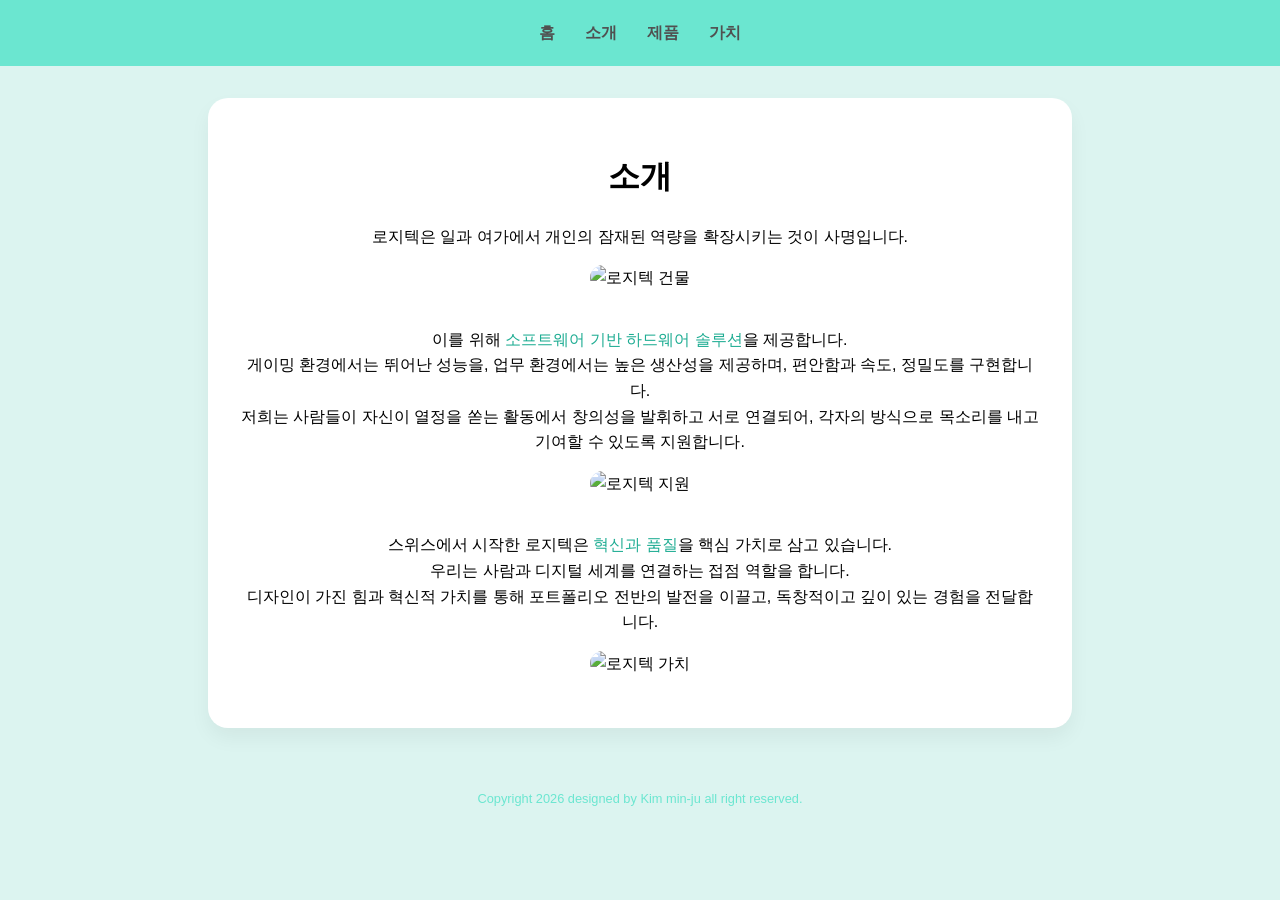
==== about.html @ dbd33053 "Add files via upload" ====
<!DOCTYPE html>
<html lang="ko">
<head>
    <meta charset="UTF-8">
    <meta name="viewport" content="width=device-width, initial-scale=1.0">
    <title>로지텍</title>
    <link rel="stylesheet" href="style.css">
</head>
<body>
   <nav>
        <a href="home.html">홈</a>
        <a href="about.html">소개</a>
        <a href="product.html">제품</a>
        <a href="value.html">가치</a>
    </nav>
    <div class="container">
        <h1>소개</h1>
        <p style="text-align: center;"> 로지텍은 일과 여가에서 개인의 잠재된 역량을 확장시키는 것이 사명입니다.</p>
        <img src="image/about_1.png" alt="로지텍 건물">

        <p>이를 위해 <span style="color: #1dac92;">소프트웨어 기반 하드웨어 솔루션</span>을 제공합니다. 
        <br>게이밍 환경에서는 뛰어난 성능을, 업무 환경에서는 높은 생산성을 제공하며, 편안함과 속도, 정밀도를 구현합니다.
        <br>저희는 사람들이 자신이 열정을 쏟는 활동에서 창의성을 발휘하고 서로 연결되어, 각자의 방식으로 목소리를 내고
        <br>기여할 수 있도록 지원합니다.</p>
        <img src="image/about_2.png" alt="로지텍 지원">

        <p>스위스에서 시작한 로지텍은 <span style="color: #1dac92;">혁신과 품질</span>을 핵심 가치로 삼고 있습니다.
        <br>우리는 사람과 디지털 세계를 연결하는 접점 역할을 합니다. 
        <br>디자인이 가진 힘과 혁신적 가치를 통해 포트폴리오 전반의 발전을 이끌고, 독창적이고 깊이 있는 경험을 전달합니다.</p>
        <img src="image/about_3.png" alt="로지텍 가치">
    </div>
    <footer><p>Copyright 2026 designed by Kim min-ju all right reserved.</p></footer>
</body>
</html>
---- style.css ----
/* 카페 테마 설정 */
body { font-family: 'Pretendard', sans-serif; margin: 0; padding: 0; background-color: #DCF4F0; color: #000000; line-height: 1.6; }

/* 네비게이션: 커피 바 느낌 */
nav { background: #6BE6D0; padding: 15px; text-align: center; position: sticky; top: 0; z-index: 1000; display: flex; flex-wrap: wrap; justify-content: center; }
nav a { color: #505050; margin: 5px 15px; text-decoration: none; font-weight: bold; }
nav a:hover { color: #ffffff; }

/* 컨테이너 */
.container { width: 90%; max-width: 800px; margin: 2rem auto; padding: 2rem; background: rgb(255, 255, 255); border-radius: 20px; box-shadow: 0 10px 20px rgba(0,0,0,0.05); text-align: center; }

h1, h2 { color: #000000; text-align: center; }
img { width: 90%; border-radius: 15px; margin-bottom: 20px; }

/* 푸터 */
footer { text-align: center; padding: 1rem; font-size: 0.8rem; color: #6BE6D0; }
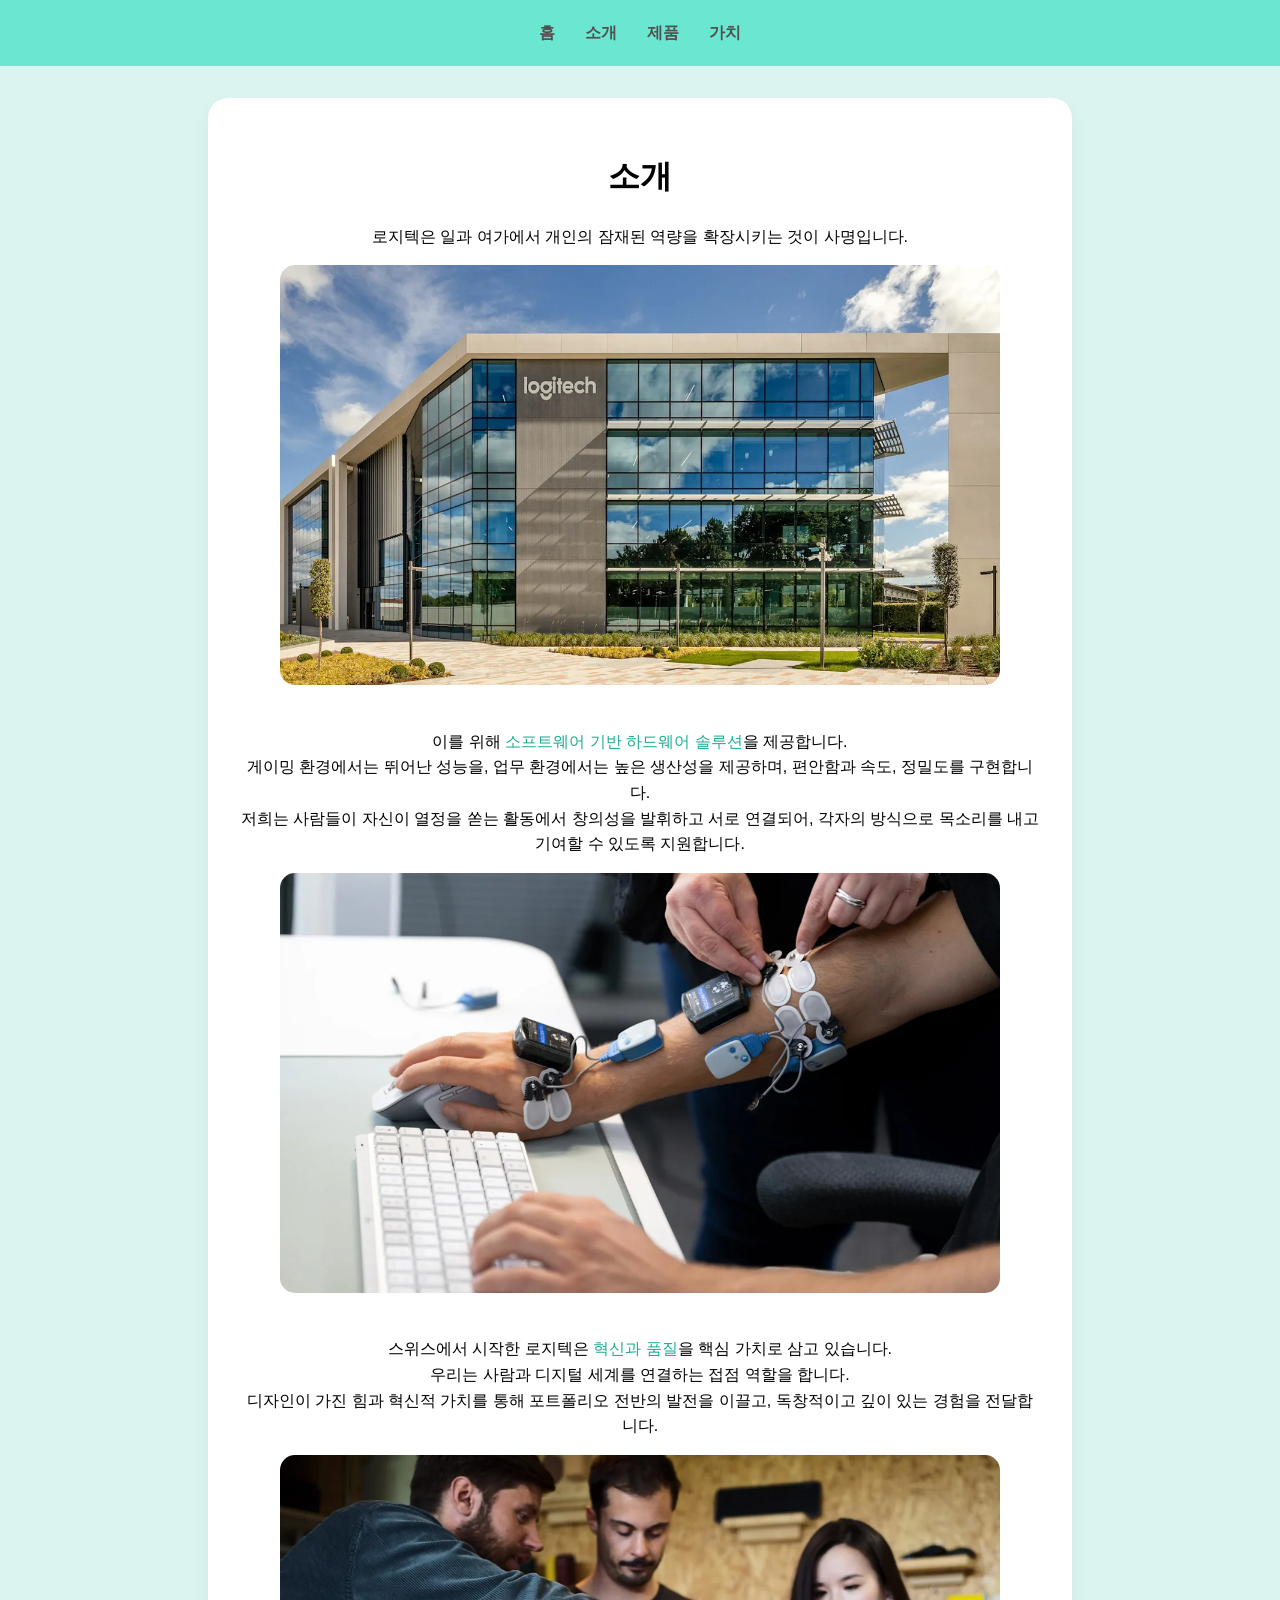
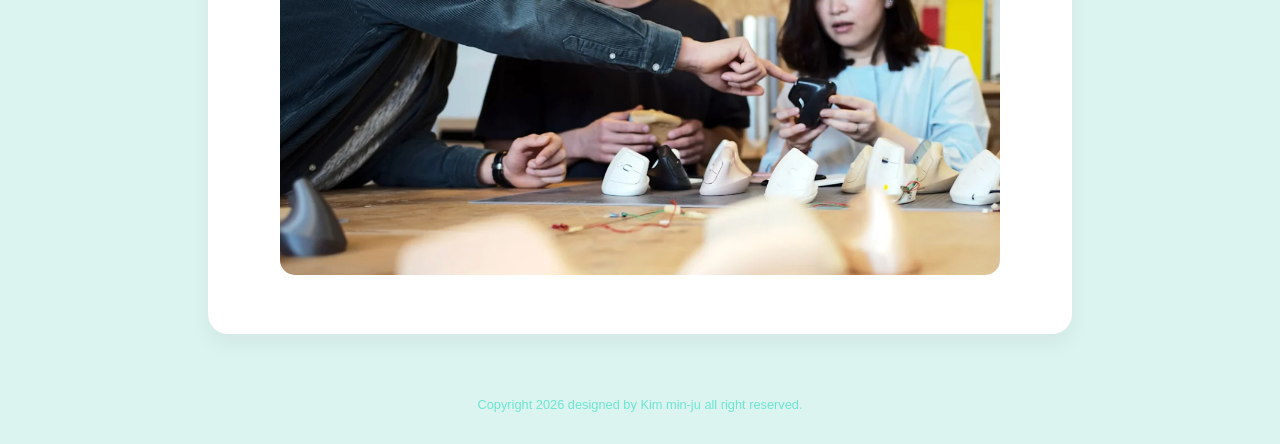
==== commit ec43778d: "Add files via upload" ====
--- a/about.html
+++ b/about.html
@@ -8,7 +8,7 @@
 </head>
 <body>
    <nav>
-        <a href="home.html">홈</a>
+        <a href="index.html">홈</a>
         <a href="about.html">소개</a>
         <a href="product.html">제품</a>
         <a href="value.html">가치</a>
